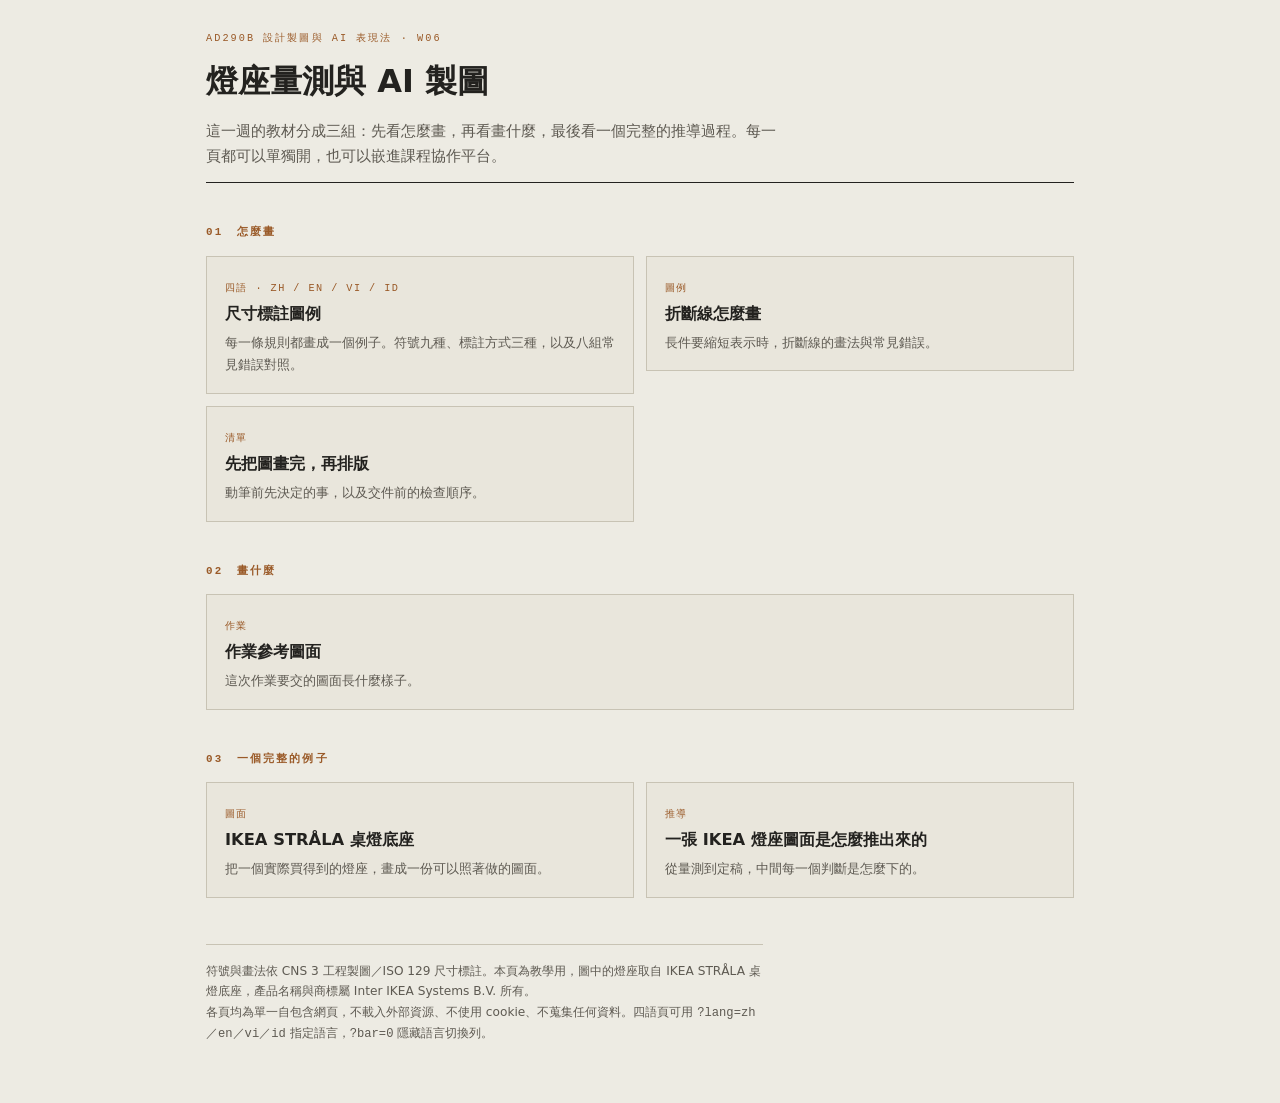
==== w06/index.html @ ffd11ba4 "feat(w06): 新增 W06 燈座量測與 AI 製圖教材 6 頁 尺寸標註圖例（中／英／越／印四語，支援 ?lang= 與 ?bar=0）、折斷線圖例、 製圖準備清單、作業參考圖面、STRÅLA" ====
<!doctype html><html lang="zh-Hant"><head><meta charset="utf-8">
<meta name="viewport" content="width=device-width,initial-scale=1,viewport-fit=cover">
<title>W06 燈座量測與 AI 製圖｜AD290B 設計製圖與 AI 表現法</title>
<style>
:root{--desk:#edebe3;--rule:#c8c3b4;--ink:#23221f;--ink-soft:#5e5a52;--flag:#9a5a28;--cardbg:#e9e6dc;
 --f:"Noto Sans TC","Hiragino Sans","Microsoft JhengHei",system-ui,sans-serif;
 --m:ui-monospace,Menlo,Consolas,monospace;color-scheme:light}
@media (prefers-color-scheme:dark){:root:not([data-theme="light"]){
 --desk:#191815;--rule:#3f3c35;--ink:#eae7de;--ink-soft:#a39d90;--flag:#d9975c;--cardbg:#201e1a;color-scheme:dark}}
:root[data-theme="dark"]{--desk:#191815;--rule:#3f3c35;--ink:#eae7de;--ink-soft:#a39d90;--flag:#d9975c;--cardbg:#201e1a;color-scheme:dark}
*{box-sizing:border-box}
body{margin:0;background:var(--desk);color:var(--ink);font-family:var(--f);line-height:1.68}
.wrap{max-width:900px;margin:0 auto;padding:30px max(16px,env(safe-area-inset-left,0px)) 60px}
.stamp{font-family:var(--m);font-size:.64rem;letter-spacing:.2em;text-transform:uppercase;color:var(--flag);margin:0 0 8px}
h1{font-size:clamp(1.4rem,1.05rem + 1.5vw,2rem);margin:0;font-weight:700}
header{border-bottom:1.5px solid var(--ink);padding-bottom:14px}
header p{margin:10px 0 0;color:var(--ink-soft);font-size:.92rem;max-width:62ch}
h2{font-size:.68rem;letter-spacing:.2em;text-transform:uppercase;color:var(--flag);font-family:var(--m);font-weight:600;margin:40px 0 14px}
ul{list-style:none;margin:0;padding:0;display:grid;gap:12px;grid-template-columns:repeat(auto-fit,minmax(300px,1fr))}
a.card{display:block;background:var(--cardbg);border:1px solid var(--rule);padding:16px 18px;text-decoration:none;color:inherit}
a.card:hover{border-color:var(--flag)}
a.card b{display:block;font-size:1.02rem}
a.card span{display:block;font-size:.84rem;color:var(--ink-soft);margin-top:5px}
a.card em{font-style:normal;font-family:var(--m);font-size:.64rem;letter-spacing:.14em;color:var(--flag);text-transform:uppercase}
footer{margin-top:46px;padding-top:16px;border-top:1px solid var(--rule);font-size:.76rem;color:var(--ink-soft);max-width:72ch}
</style></head><body><div class="wrap">
<header>
 <p class="stamp">AD290B 設計製圖與 AI 表現法 · W06</p>
 <h1>燈座量測與 AI 製圖</h1>
 <p>這一週的教材分成三組：先看怎麼畫，再看畫什麼，最後看一個完整的推導過程。每一頁都可以單獨開，也可以嵌進課程協作平台。</p>
</header>

<h2>01　怎麼畫</h2>
<ul>
 <li><a class="card" href="dimensioning-examples/"><em>四語 · zh / en / vi / id</em><b>尺寸標註圖例</b><span>每一條規則都畫成一個例子。符號九種、標註方式三種，以及八組常見錯誤對照。</span></a></li>
 <li><a class="card" href="break-lines/"><em>圖例</em><b>折斷線怎麼畫</b><span>長件要縮短表示時，折斷線的畫法與常見錯誤。</span></a></li>
 <li><a class="card" href="drawing-checklist/"><em>清單</em><b>先把圖畫完，再排版</b><span>動筆前先決定的事，以及交件前的檢查順序。</span></a></li>
</ul>

<h2>02　畫什麼</h2>
<ul>
 <li><a class="card" href="assignment-reference/"><em>作業</em><b>作業參考圖面</b><span>這次作業要交的圖面長什麼樣子。</span></a></li>
</ul>

<h2>03　一個完整的例子</h2>
<ul>
 <li><a class="card" href="strala-base-drawing/"><em>圖面</em><b>IKEA STRÅLA 桌燈底座</b><span>把一個實際買得到的燈座，畫成一份可以照著做的圖面。</span></a></li>
 <li><a class="card" href="strala-derivation/"><em>推導</em><b>一張 IKEA 燈座圖面是怎麼推出來的</b><span>從量測到定稿，中間每一個判斷是怎麼下的。</span></a></li>
</ul>

<footer>
符號與畫法依 CNS 3 工程製圖／ISO 129 尺寸標註。本頁為教學用，圖中的燈座取自 IKEA STRÅLA 桌燈底座，產品名稱與商標屬 Inter IKEA Systems B.V. 所有。<br>
各頁均為單一自包含網頁，不載入外部資源、不使用 cookie、不蒐集任何資料。四語頁可用 <code>?lang=zh／en／vi／id</code> 指定語言，<code>?bar=0</code> 隱藏語言切換列。
</footer>
</div></body></html>
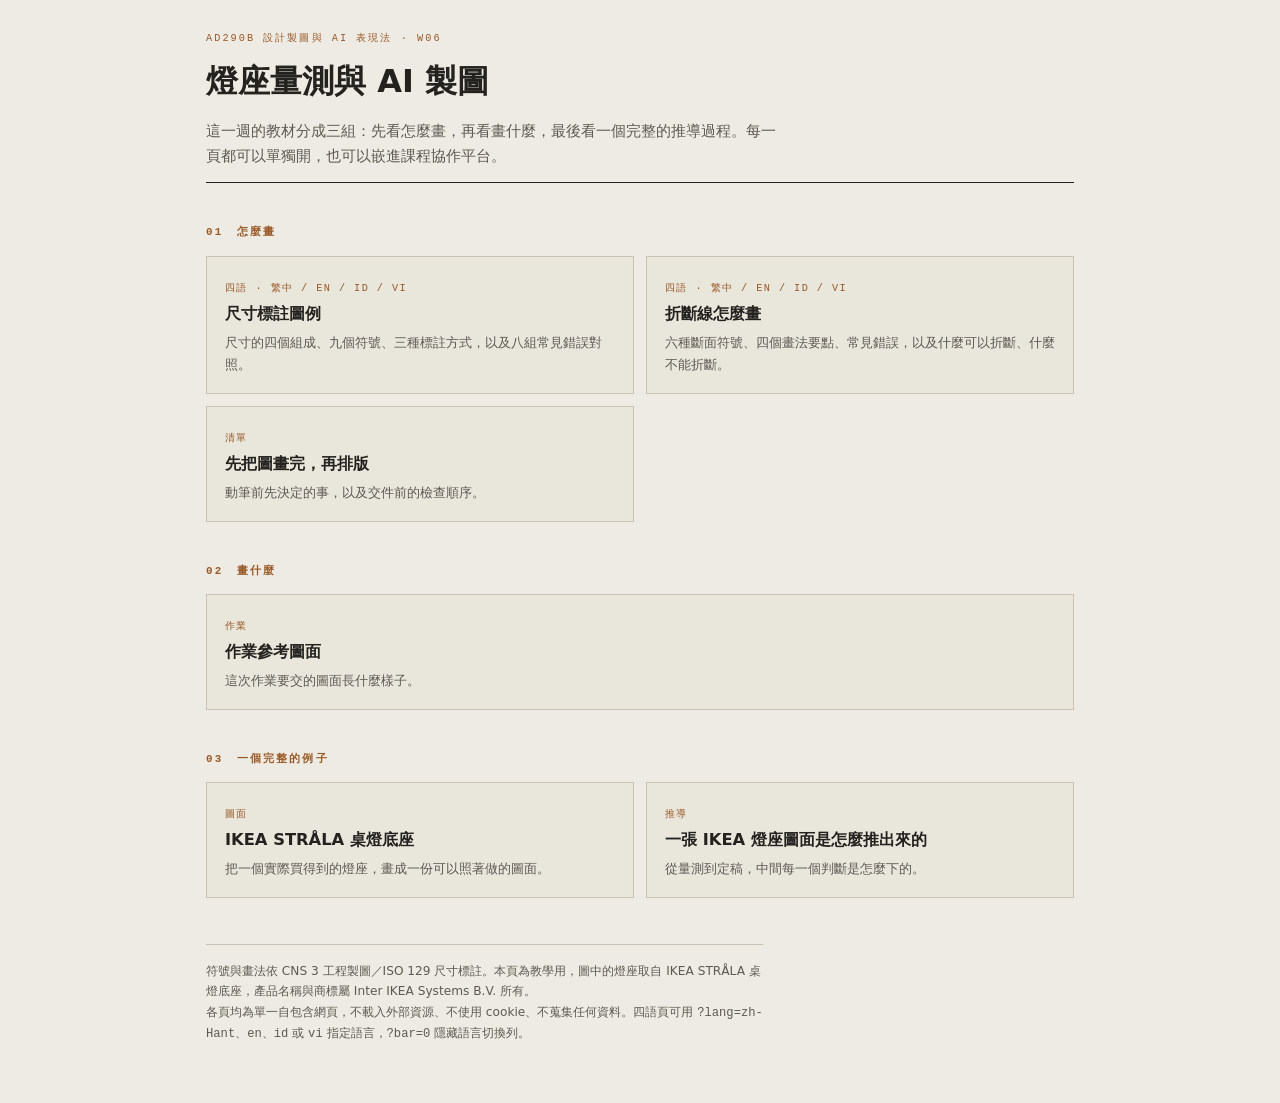
==== commit 5a275a62: "fix(w06): publish corrected dimensioning and break-line pages" ====
--- a/w06/index.html
+++ b/w06/index.html
@@ -32,8 +32,8 @@
 
 <h2>01　怎麼畫</h2>
 <ul>
- <li><a class="card" href="dimensioning-examples/"><em>四語 · zh / en / vi / id</em><b>尺寸標註圖例</b><span>每一條規則都畫成一個例子。符號九種、標註方式三種，以及八組常見錯誤對照。</span></a></li>
- <li><a class="card" href="break-lines/"><em>圖例</em><b>折斷線怎麼畫</b><span>長件要縮短表示時，折斷線的畫法與常見錯誤。</span></a></li>
+ <li><a class="card" href="dimensioning-examples/"><em>四語 · 繁中 / EN / ID / VI</em><b>尺寸標註圖例</b><span>尺寸的四個組成、九個符號、三種標註方式，以及八組常見錯誤對照。</span></a></li>
+ <li><a class="card" href="break-lines/"><em>四語 · 繁中 / EN / ID / VI</em><b>折斷線怎麼畫</b><span>六種斷面符號、四個畫法要點、常見錯誤，以及什麼可以折斷、什麼不能折斷。</span></a></li>
  <li><a class="card" href="drawing-checklist/"><em>清單</em><b>先把圖畫完，再排版</b><span>動筆前先決定的事，以及交件前的檢查順序。</span></a></li>
 </ul>
 
@@ -50,6 +50,6 @@
 
 <footer>
 符號與畫法依 CNS 3 工程製圖／ISO 129 尺寸標註。本頁為教學用，圖中的燈座取自 IKEA STRÅLA 桌燈底座，產品名稱與商標屬 Inter IKEA Systems B.V. 所有。<br>
-各頁均為單一自包含網頁，不載入外部資源、不使用 cookie、不蒐集任何資料。四語頁可用 <code>?lang=zh／en／vi／id</code> 指定語言，<code>?bar=0</code> 隱藏語言切換列。
+各頁均為單一自包含網頁，不載入外部資源、不使用 cookie、不蒐集任何資料。四語頁可用 <code>?lang=zh-Hant</code>、<code>en</code>、<code>id</code> 或 <code>vi</code> 指定語言，<code>?bar=0</code> 隱藏語言切換列。
 </footer>
 </div></body></html>
